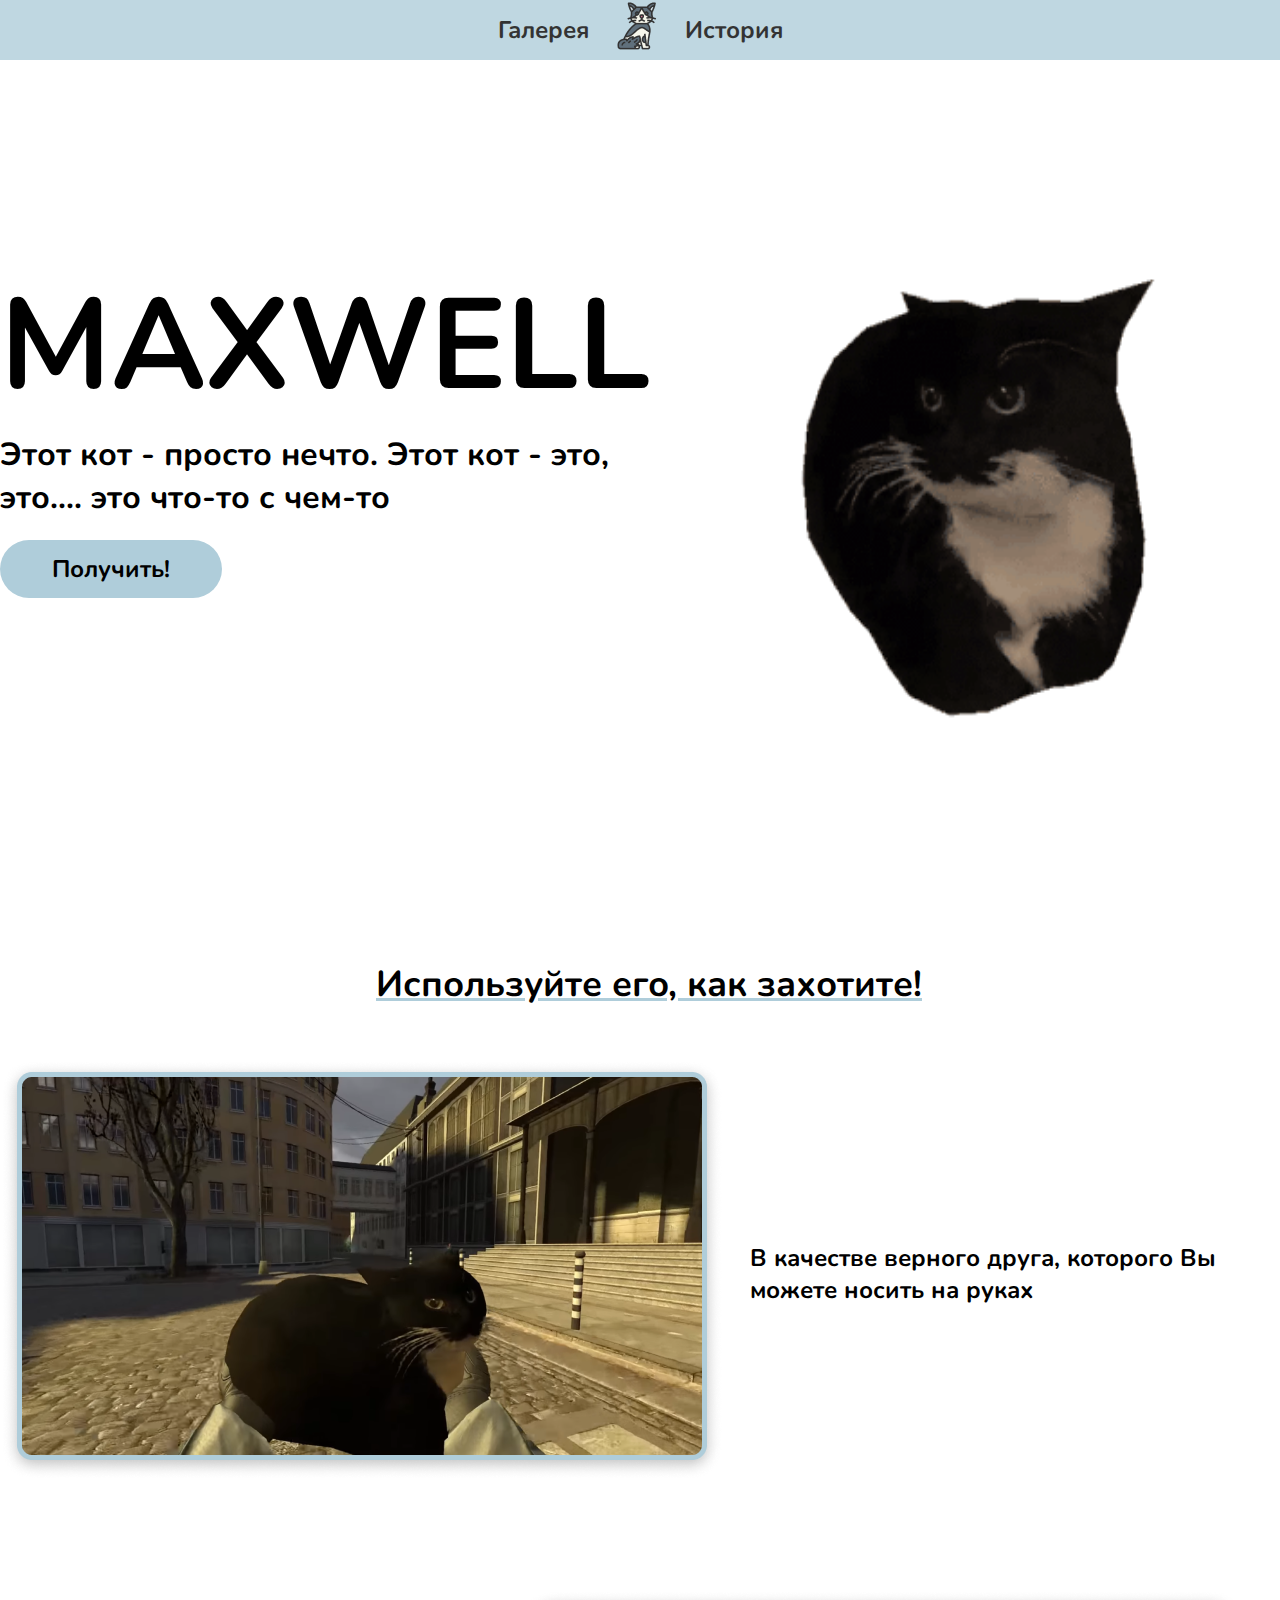
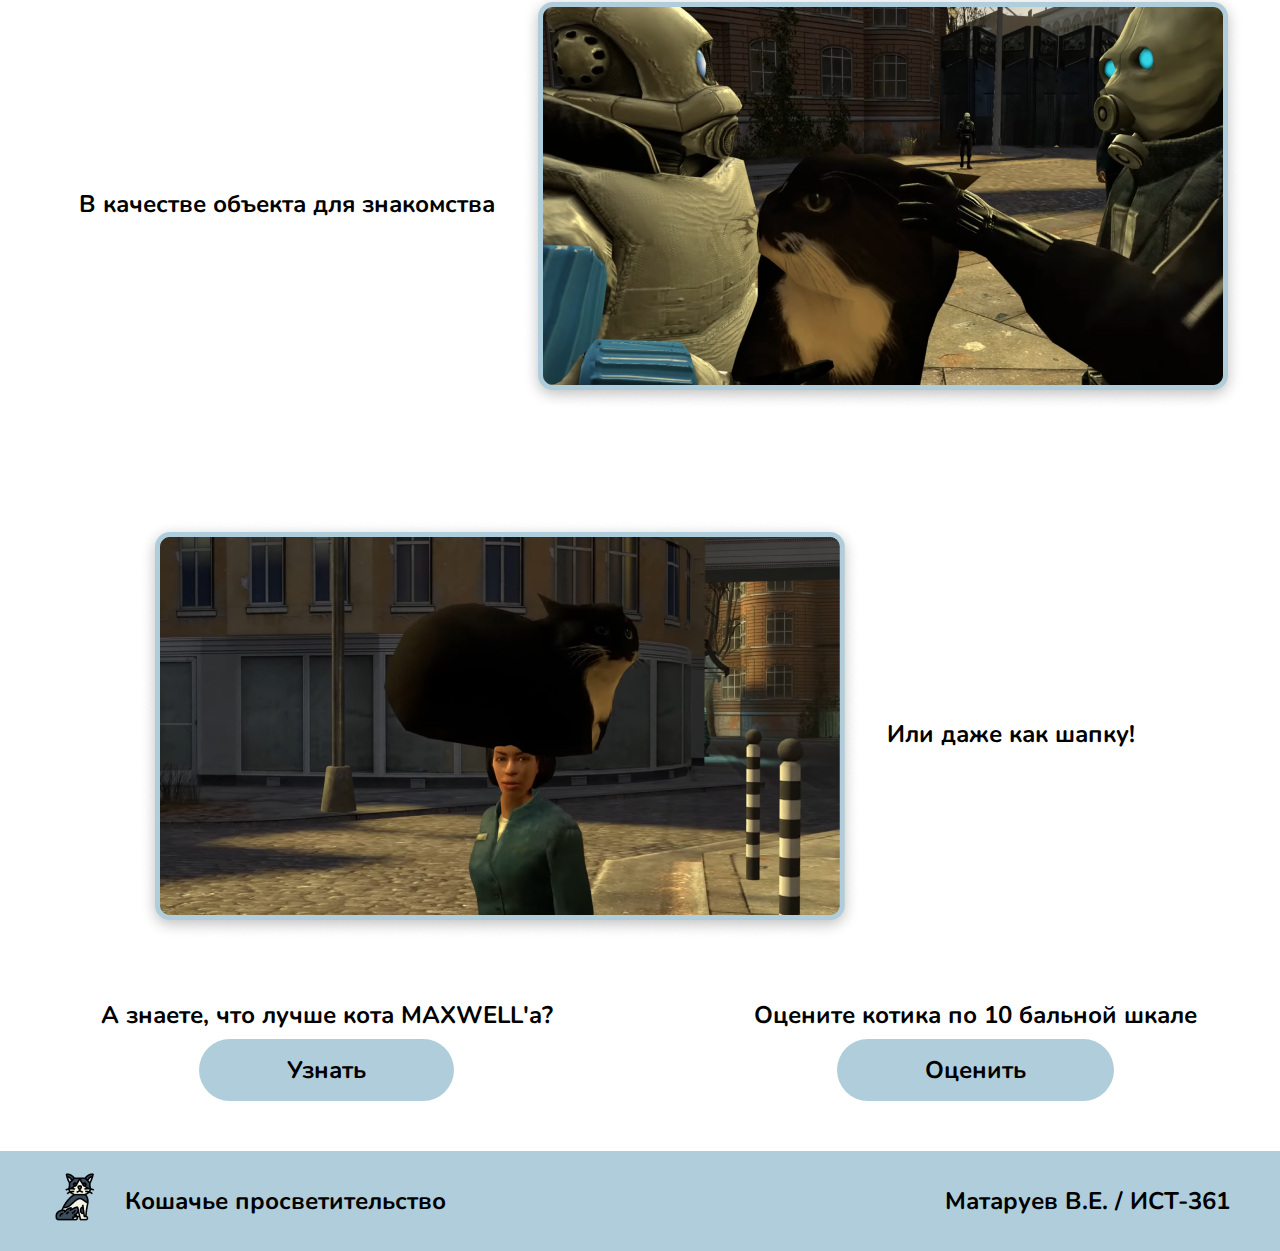
==== index.html @ 2c749723 "add_site" ====
<!DOCTYPE html>
<html lang="en">
<head>
    <meta charset="UTF-8">
    <meta name="viewport" content="width=device-width, initial-scale=1.0">
    <title>Maxwell</title>
    <link rel="stylesheet" href="index_style.css">
</head>
<body>
    <header>
        <nav>
            <a href="/pages/galery.html" class="nav-page">Галерея</a>
            <a href="#" class="nav-page"><img src="/images/icon.png" alt=""></a>
            <a href="/pages/history.html" class="nav-page">История</a>
        </nav>
    </header>

    <div class="wrapper-full">
        <div class="block-first">
            <div class="block-fist-margin">
                <div class="text-block">
                    <h1>MAXWELL</h1>
                    <p>Этот кот - просто нечто. Этот кот - это, это.... это что-то с чем-то</p>
                    <a href="https://steamcommunity.com/sharedfiles/filedetails/?id=2878054450">Получить!</a>
                </div>
                <div class="img-block"><img src="/images/maxwell-cat.gif" alt=""></div>
            </div>
        </div>

        <div class="block-second">
            <h1>Используйте его, как захотите!</h1>
            <div class="section section-first">
                <div class="cat-img"><img src="/images/image 7.png" alt=""></div>
                <h3>В качестве верного друга, которого Вы можете носить на руках</h3>
            </div>
            <div class="section section-second">
                <h3>В качестве объекта для знакомства</h3>
                <div class="cat-img"><img src="/images/image 6.png" alt=""></div>
            </div>
            <div class="section section-thirst">
                <div class="cat-img"><img src="/images/image 5.png" alt=""></div>
                <h3>Или даже как шапку!</h3>
            </div>
        </div>

        <div class="btns-block">
            <div class="left-btn" id="moreKnew" onclick="moreKnew()">
                <span>А знаете, что лучше кота MAXWELL'a?</span>
                <button>Узнать</button>
            </div>
            <div class="right-btn" id="ocenka">
                <span>Оцените котика по 10 бальной шкале</span>
                <button>Оценить</button>
                <span id="num-text">Ваша оценка: <span id="num"></span></span>
            </div>
        </div>
    </div>



    <footer>
        <div class="left-block">
            <div class="logo-footer"><img src="/images/icon.png" alt=""></div>
            <span>Кошачье просветительство</span>
        </div>
        <div class="right-block">
            <span>Матаруев В.Е. / ИСТ-361</span>
        </div>
    </footer>

</body>
<script src="/js/app.js"></script>
<script>
function moreKnew() {
    alert("Ничего! Он уже совершенство!");
}</script>
</html>
---- index_style.css ----
@import url('https://fonts.googleapis.com/css2?family=Nunito:wght@200;300;400;500;700;900&family=Rubik:wght@300;400;500;700;900&display=swap');

* {
    color: #000000;
    font-size: 24px;
    font-weight: 700;
    font-family: 'Nunito', sans-serif;
    margin: 0;
    box-sizing: content-box;
}

header {
    background-color: #AFCDDA;
    opacity: 80%;
    display: flex;
    width: 100%;
    height: 60px;
    position: sticky;
    user-select: none;
    top: 0;
    left: 0;
}

nav {
    margin: auto;
    display: flex;
}

nav a {
    margin: auto;
    transition: .5s;
    text-decoration: none;
}

nav a:hover {
    color: #444444;
    transition: .5s;
    
}

nav a:not(:last-child) {
    margin-right: 23px;
}








/* Main */

body {
    display: flex;
    flex-direction: column;
}

.wrapper-full {
    max-width: 1820px;
    height: auto;
    display: flex;
    flex-direction: column;
    margin: 0 auto;
}

@media (max-width: 1450px) {
    .wrapper-all {
        margin: 0 50px;
    }
}

.block-first {
    display: flex;
    height: 100vh;
    width: 100%;
}

.block-fist-margin {
    display: flex;
    margin: auto;
}

.text-block {
    margin: 0 auto;
}

.text-block h1 {
    font-size: 128px;
    user-select: none;
}

.text-block p {
    margin-bottom: 34px;
    max-width: 750px;
    font-size: 32px;
    user-select: none;
}

.text-block a {
    background-color: #AFCDDA;
    border: none;
    border-radius: 100px;
    padding: 13px 52px;
    cursor: pointer;
    transition: .5s;
    user-select: none;
    text-decoration: none;
}

.text-block a:hover {
    background-color: #bedfed;
    transition: .5s;
}

.img-block {
    user-select: none;
}

.img-block img{
    user-select: none;
    width: 648px;
    height: 495px;
}







.block-second {
    display: flex;
    flex-direction: column;
}

.block-second h1 {
    margin: 0 auto;
    font-size: 36px;
    text-decoration: underline;
    text-decoration-color: #AFCDDA;
}

.section {
    display: flex;
    margin: 50px auto;
}

.cat-img {

    margin: auto;
}

.section h3{
    margin: auto 26px;
    max-width: 589px;
}






.btns-block {
    display: flex;
    margin-bottom: 50px;
}

.left-btn, .right-btn {
    margin: 0 auto;
    display: flex;
    flex-direction: column;
}

.right-btn span{
    margin: 0 auto;
}

#num-text{
    display: none;
}

.btns-block span, button {
    margin-bottom: 8px;
}

.btns-block button {
    margin: 0 auto;
    background-color: #AFCDDA;
    border: none;
    border-radius: 100px;
    max-width: 300px;
    padding: 15px 88px;
    cursor: pointer;
    transition: .5s;
}

.btns-block button:hover {
    background-color: #bee0ee;
    transition: .5s;
}




















footer {
    background-color: #AFCDDA;
    width: 100%;
    height: 100px;
    display: flex;
}

.left-block {
    display: flex;
    margin: auto 50px;
}

.left-block span {
    margin: auto 0;
}

.logo-footer {
    margin-right: 25px;
}

.right-block {
    display: flex;
    margin: auto 50px auto auto;
}
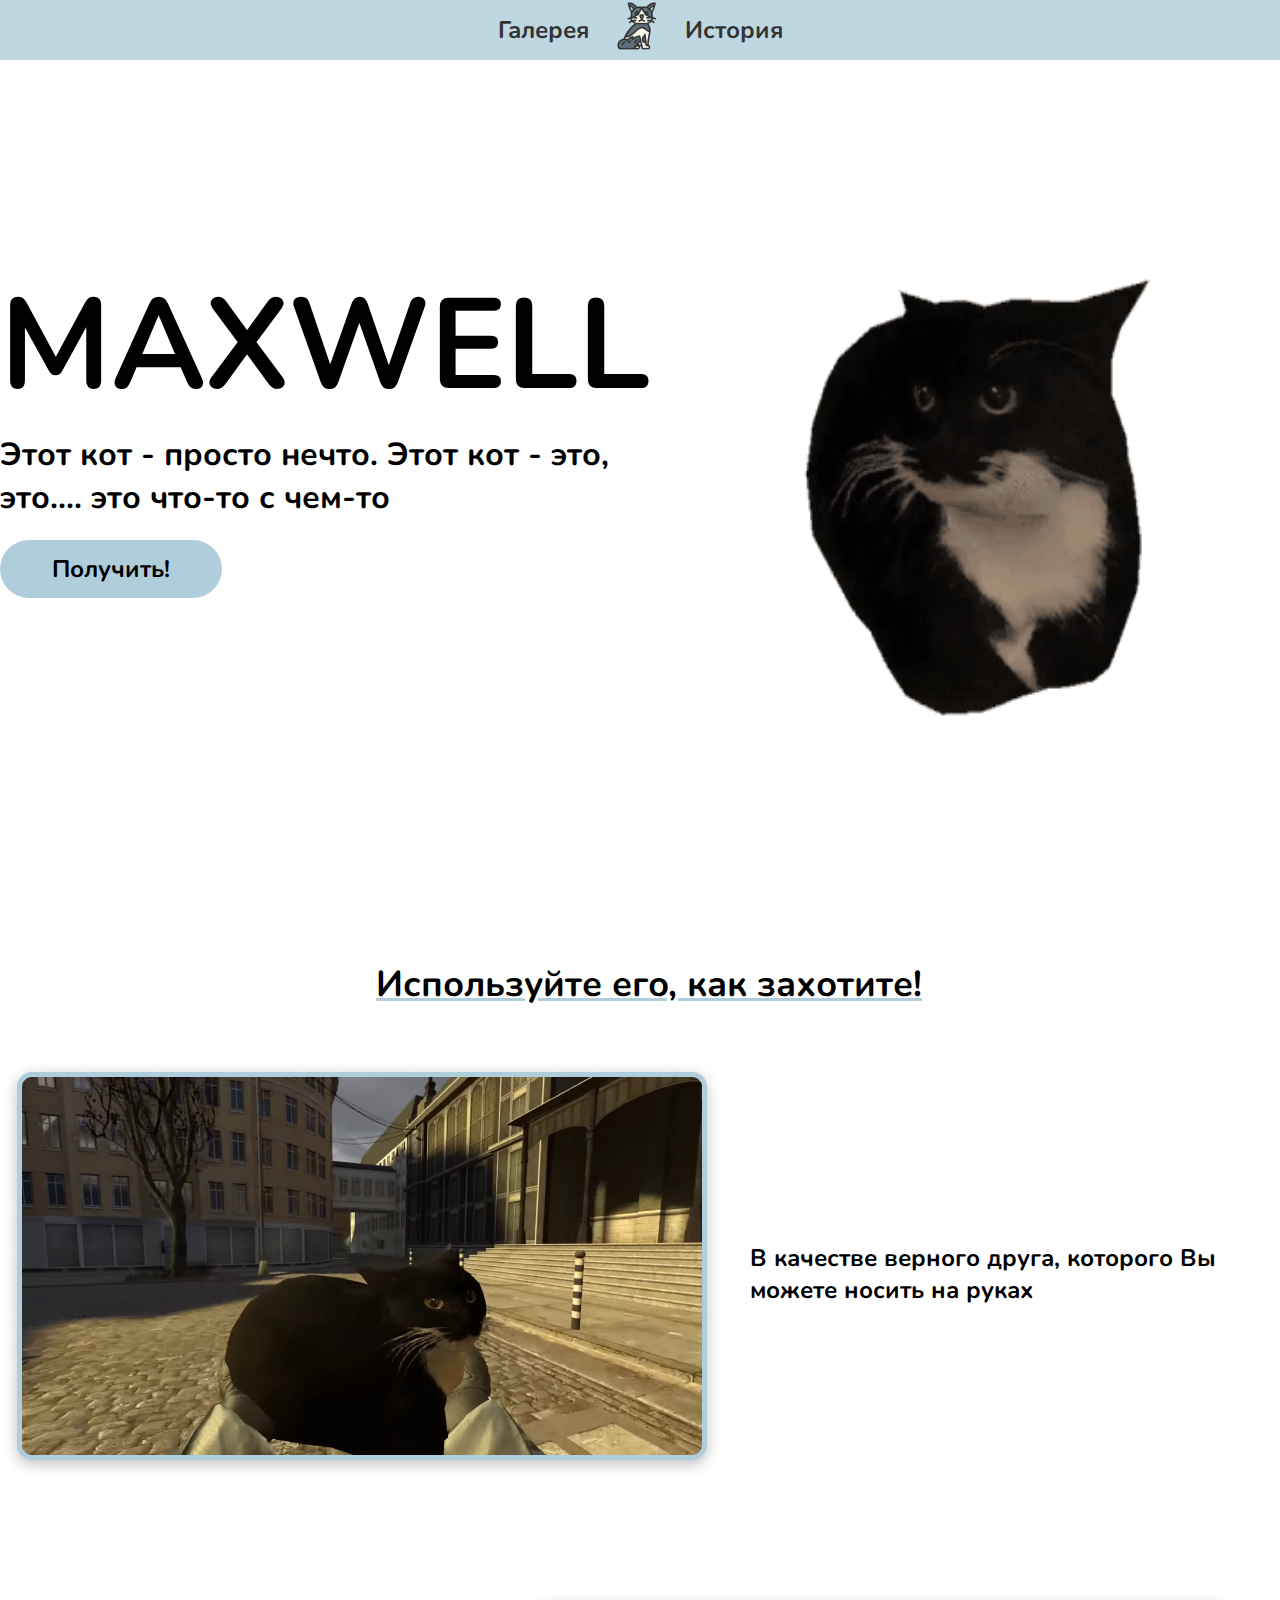
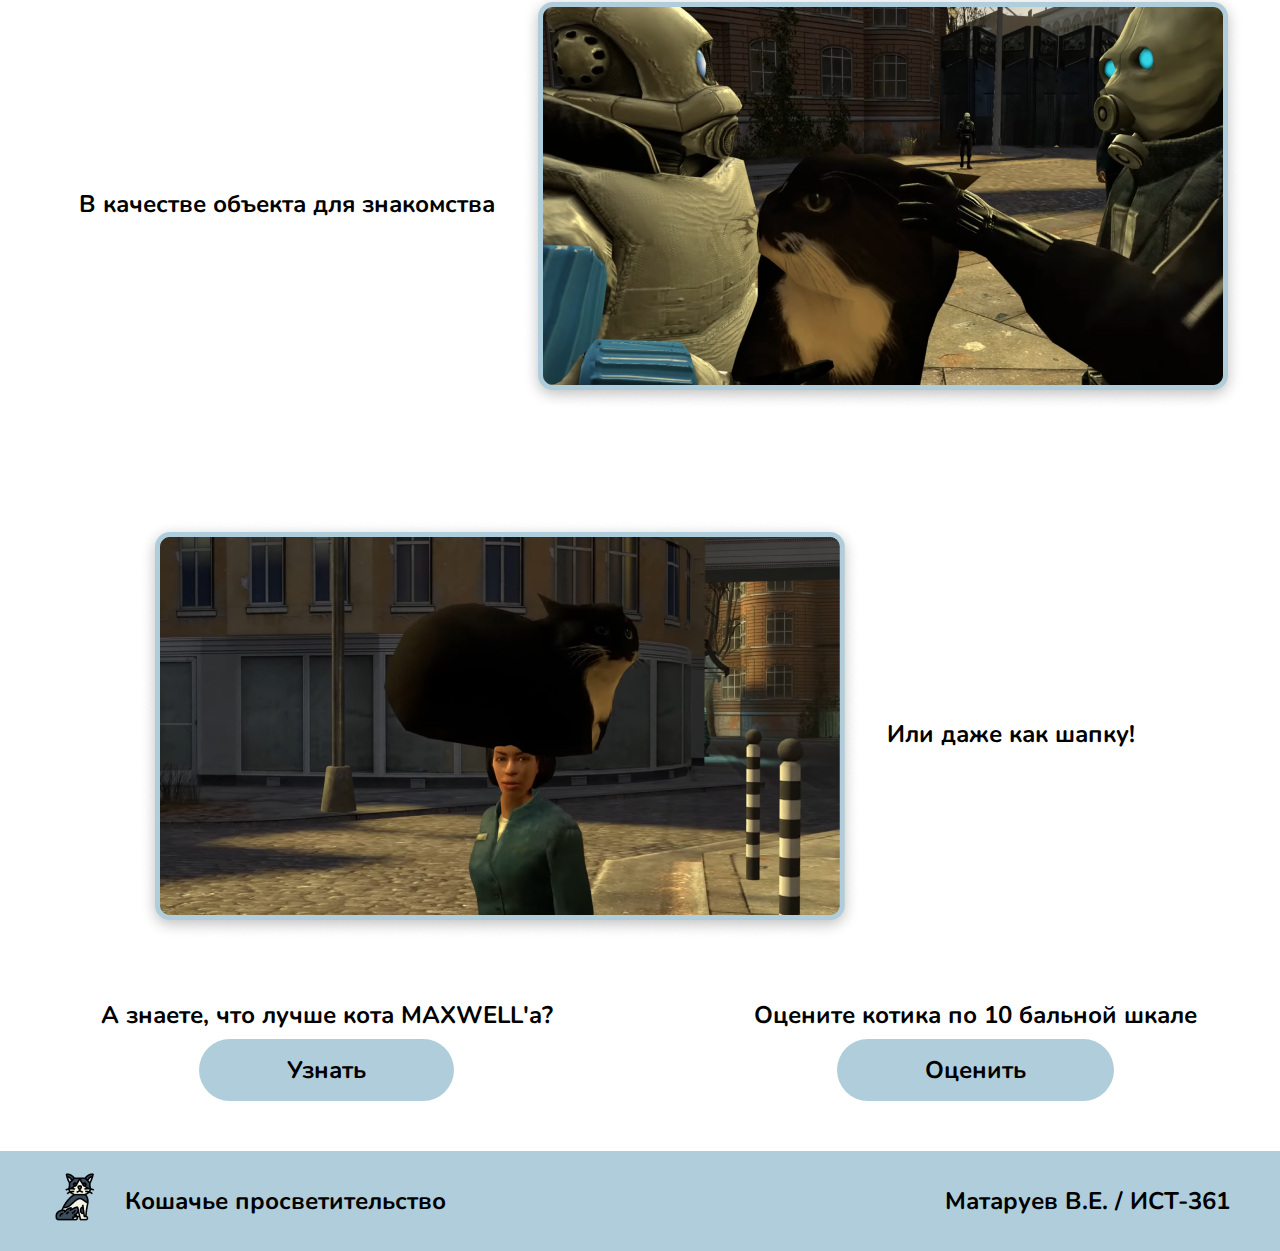
==== commit f2f9514d: "Update index.html" ====
--- a/index.html
+++ b/index.html
@@ -74,4 +74,6 @@
 function moreKnew() {
     alert("Ничего! Он уже совершенство!");
 }</script>
-</html>+</html>
+
+
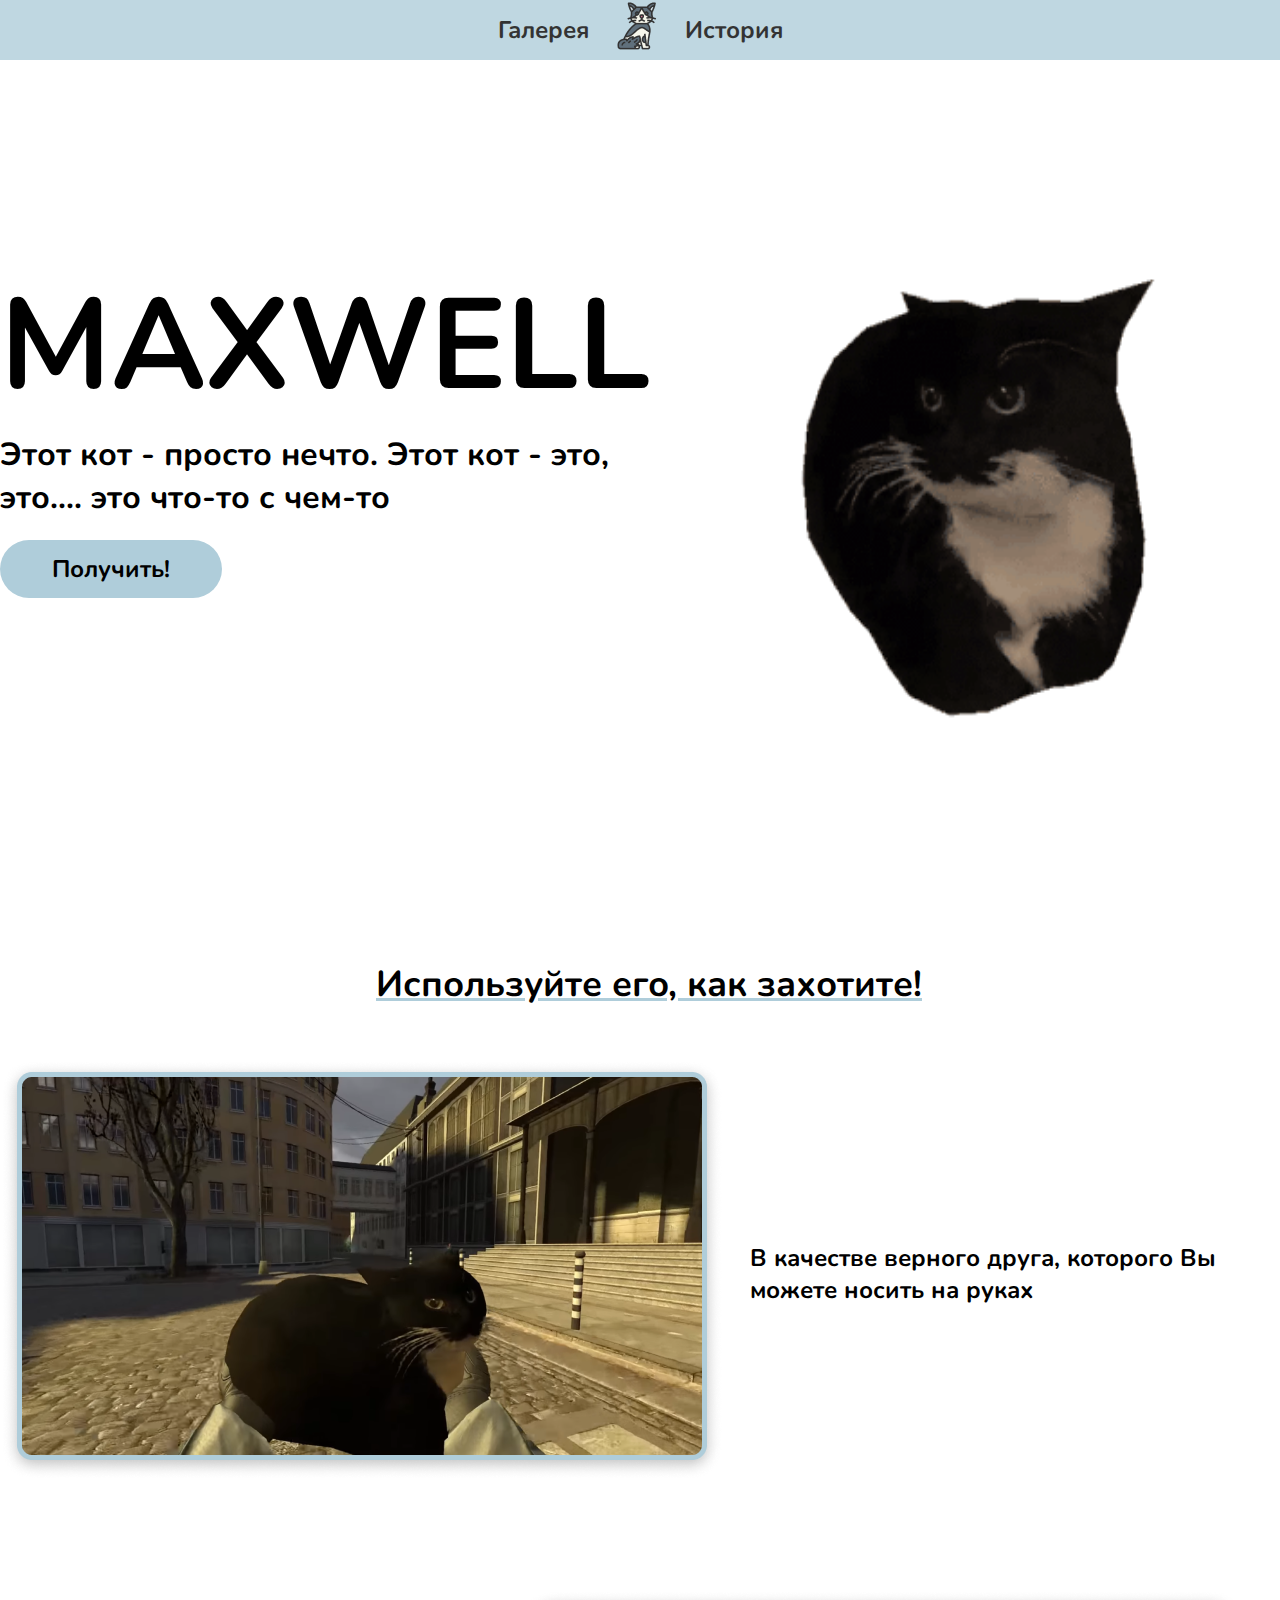
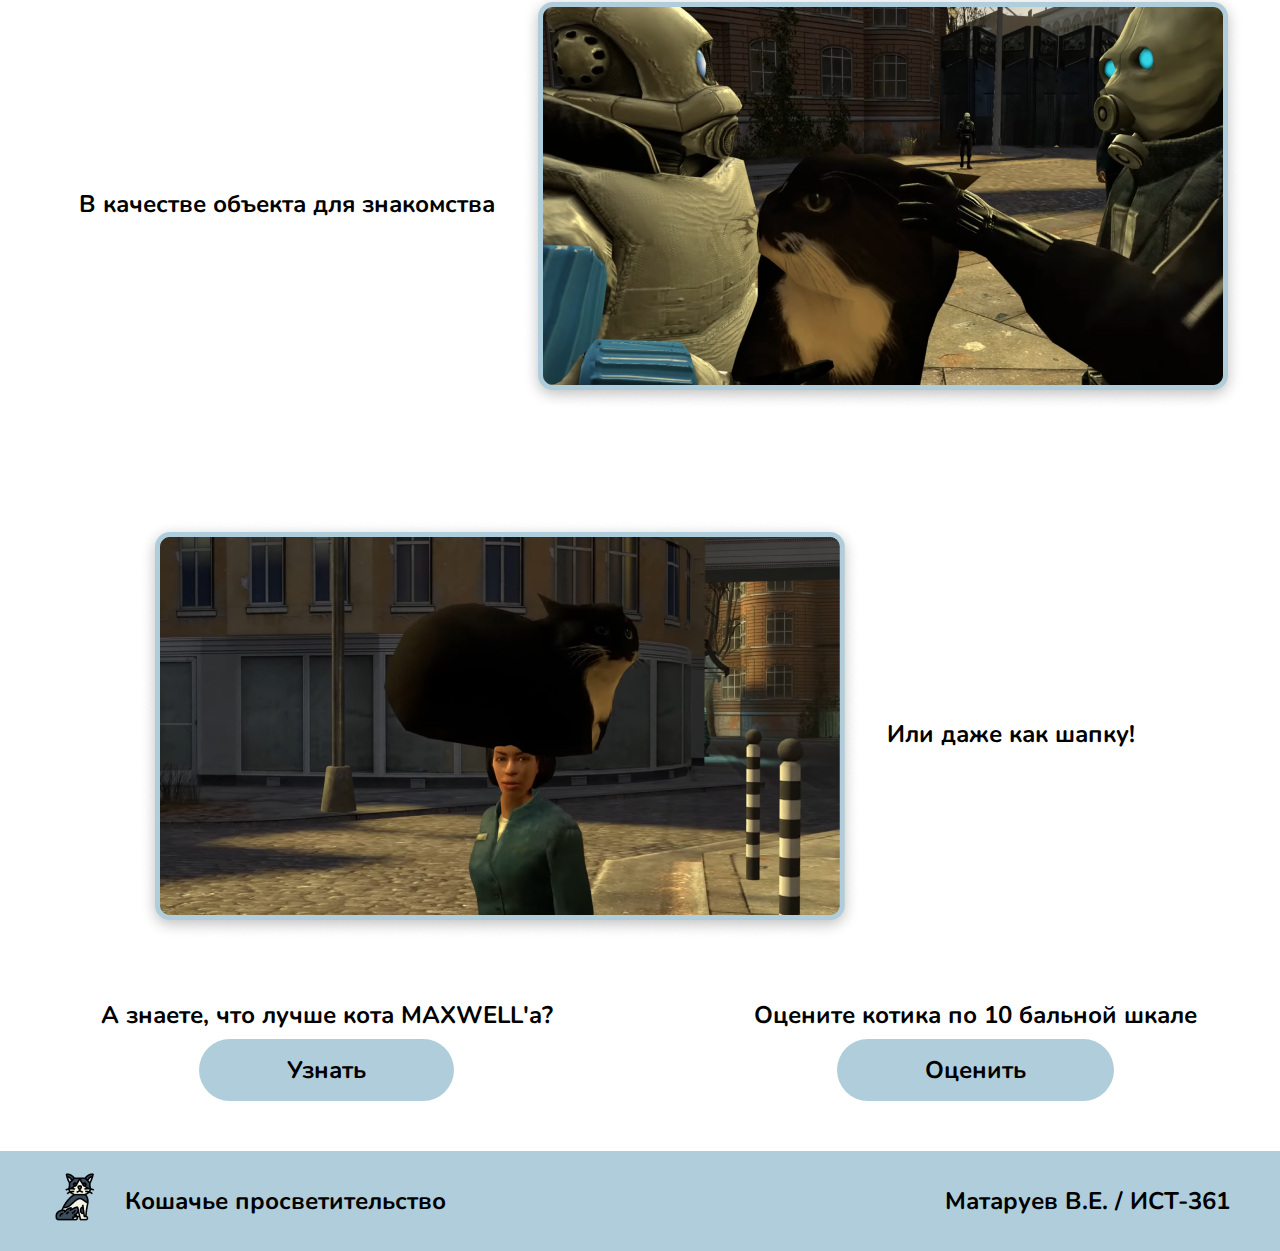
==== commit 36424052: "Update index.html" ====
--- a/index.html
+++ b/index.html
@@ -10,7 +10,7 @@
     <header>
         <nav>
             <a href="/pages/galery.html" class="nav-page">Галерея</a>
-            <a href="#" class="nav-page"><img src="/images/icon.png" alt=""></a>
+            <a href="#" class="nav-page"><img src="images/icon.png" alt=""></a>
             <a href="/pages/history.html" class="nav-page">История</a>
         </nav>
     </header>
@@ -23,22 +23,22 @@
                     <p>Этот кот - просто нечто. Этот кот - это, это.... это что-то с чем-то</p>
                     <a href="https://steamcommunity.com/sharedfiles/filedetails/?id=2878054450">Получить!</a>
                 </div>
-                <div class="img-block"><img src="/images/maxwell-cat.gif" alt=""></div>
+                <div class="img-block"><img src="images/maxwell-cat.gif" alt=""></div>
             </div>
         </div>
 
         <div class="block-second">
             <h1>Используйте его, как захотите!</h1>
             <div class="section section-first">
-                <div class="cat-img"><img src="/images/image 7.png" alt=""></div>
+                <div class="cat-img"><img src="images/image 7.png" alt=""></div>
                 <h3>В качестве верного друга, которого Вы можете носить на руках</h3>
             </div>
             <div class="section section-second">
                 <h3>В качестве объекта для знакомства</h3>
-                <div class="cat-img"><img src="/images/image 6.png" alt=""></div>
+                <div class="cat-img"><img src="images/image 6.png" alt=""></div>
             </div>
             <div class="section section-thirst">
-                <div class="cat-img"><img src="/images/image 5.png" alt=""></div>
+                <div class="cat-img"><img src="images/image 5.png" alt=""></div>
                 <h3>Или даже как шапку!</h3>
             </div>
         </div>
@@ -60,7 +60,7 @@
 
     <footer>
         <div class="left-block">
-            <div class="logo-footer"><img src="/images/icon.png" alt=""></div>
+            <div class="logo-footer"><img src="images/icon.png" alt=""></div>
             <span>Кошачье просветительство</span>
         </div>
         <div class="right-block">
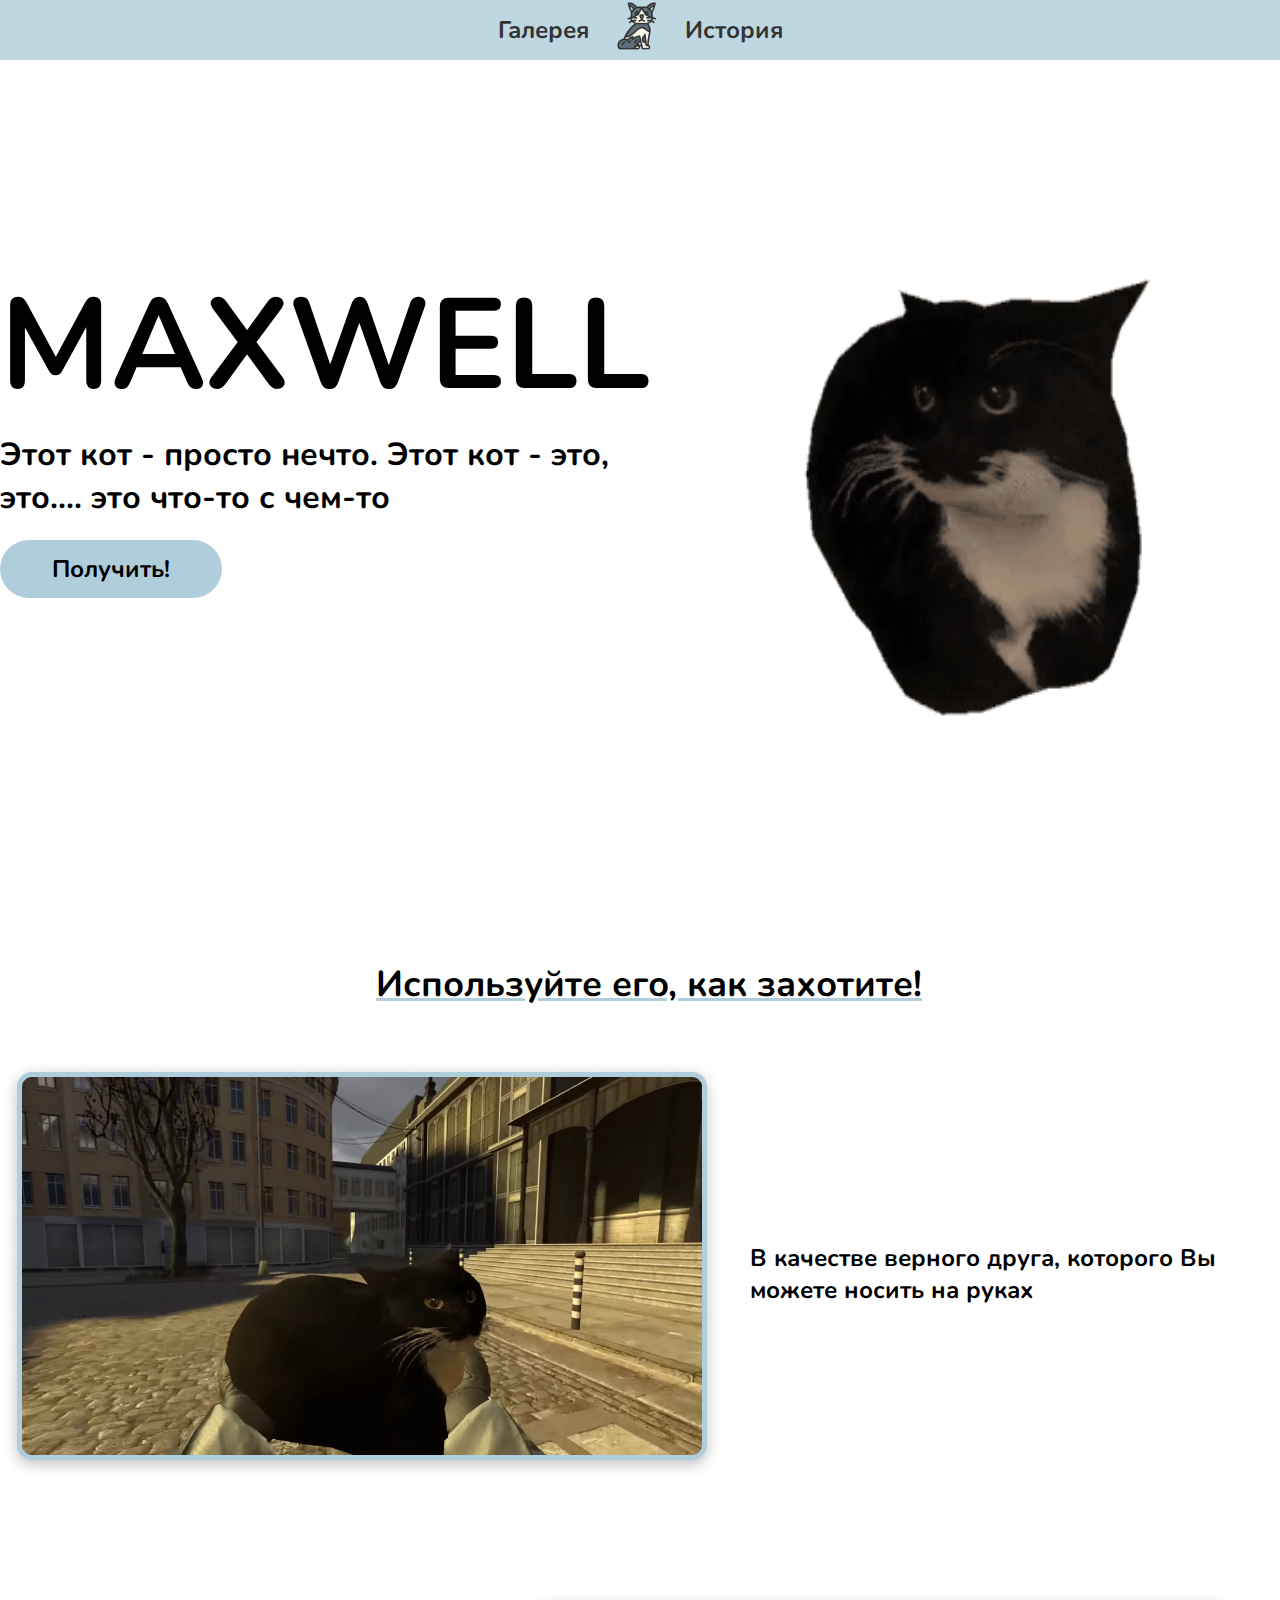
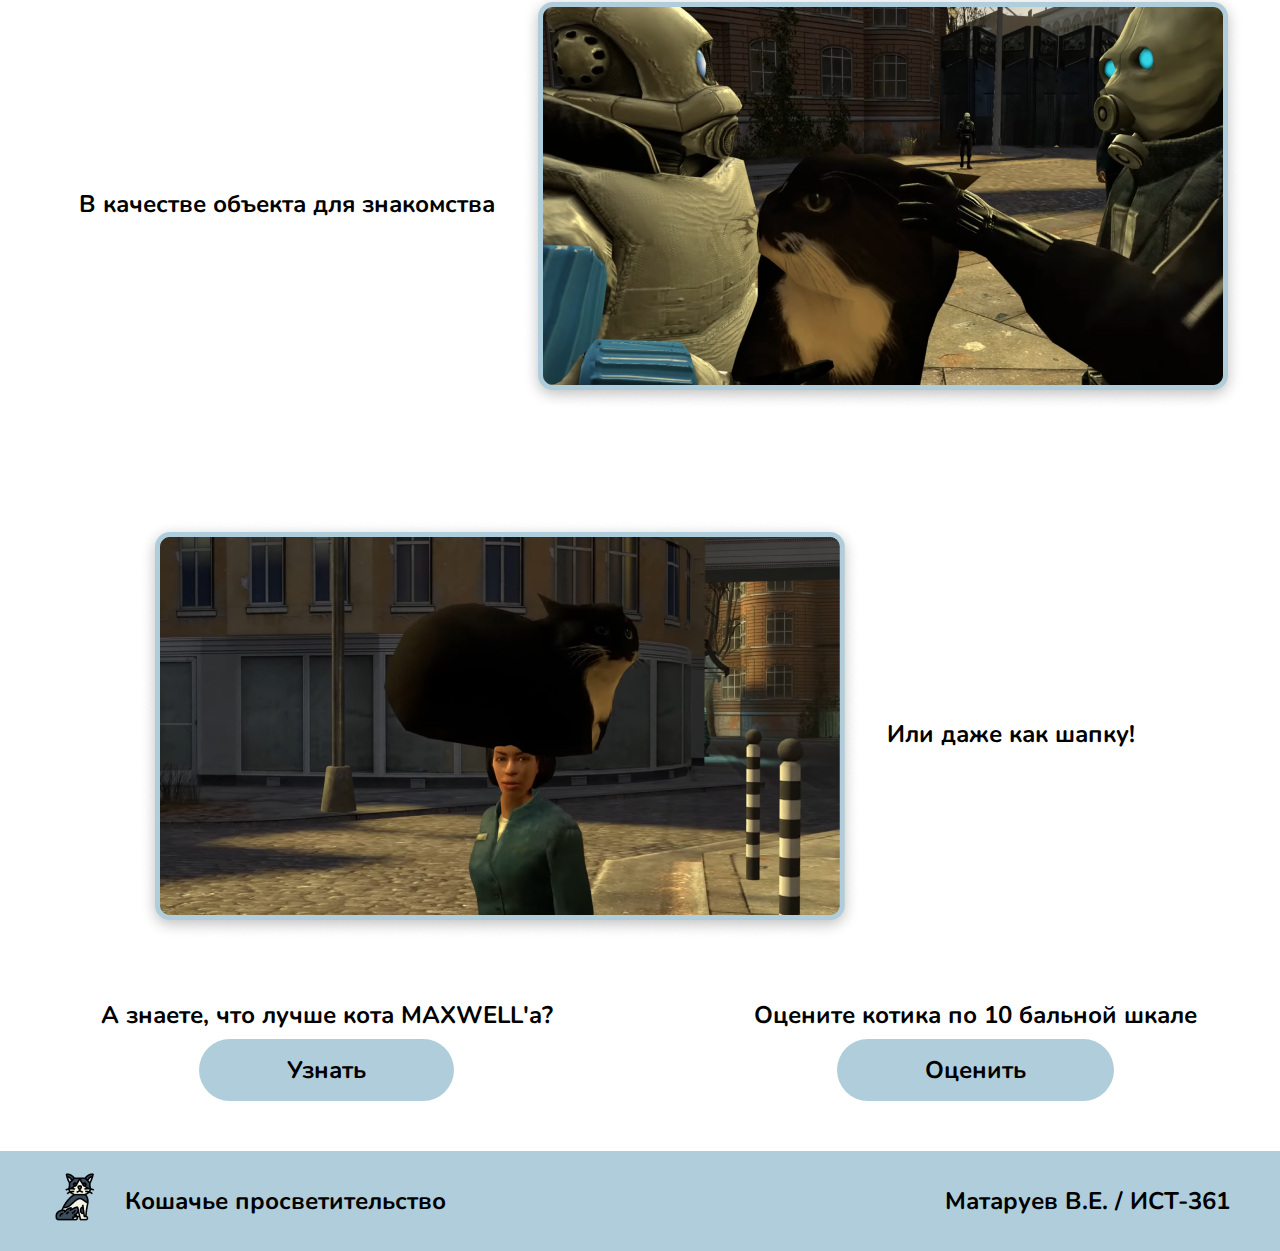
==== commit 9ceefa90: "Update index.html" ====
--- a/index.html
+++ b/index.html
@@ -5,13 +5,14 @@
     <meta name="viewport" content="width=device-width, initial-scale=1.0">
     <title>Maxwell</title>
     <link rel="stylesheet" href="index_style.css">
+    <link rel="shortcut icon" href="images/icon.png" />
 </head>
 <body>
     <header>
         <nav>
-            <a href="/pages/galery.html" class="nav-page">Галерея</a>
+            <a href="pages/galery.html" class="nav-page">Галерея</a>
             <a href="#" class="nav-page"><img src="images/icon.png" alt=""></a>
-            <a href="/pages/history.html" class="nav-page">История</a>
+            <a href="pages/history.html" class="nav-page">История</a>
         </nav>
     </header>
 
